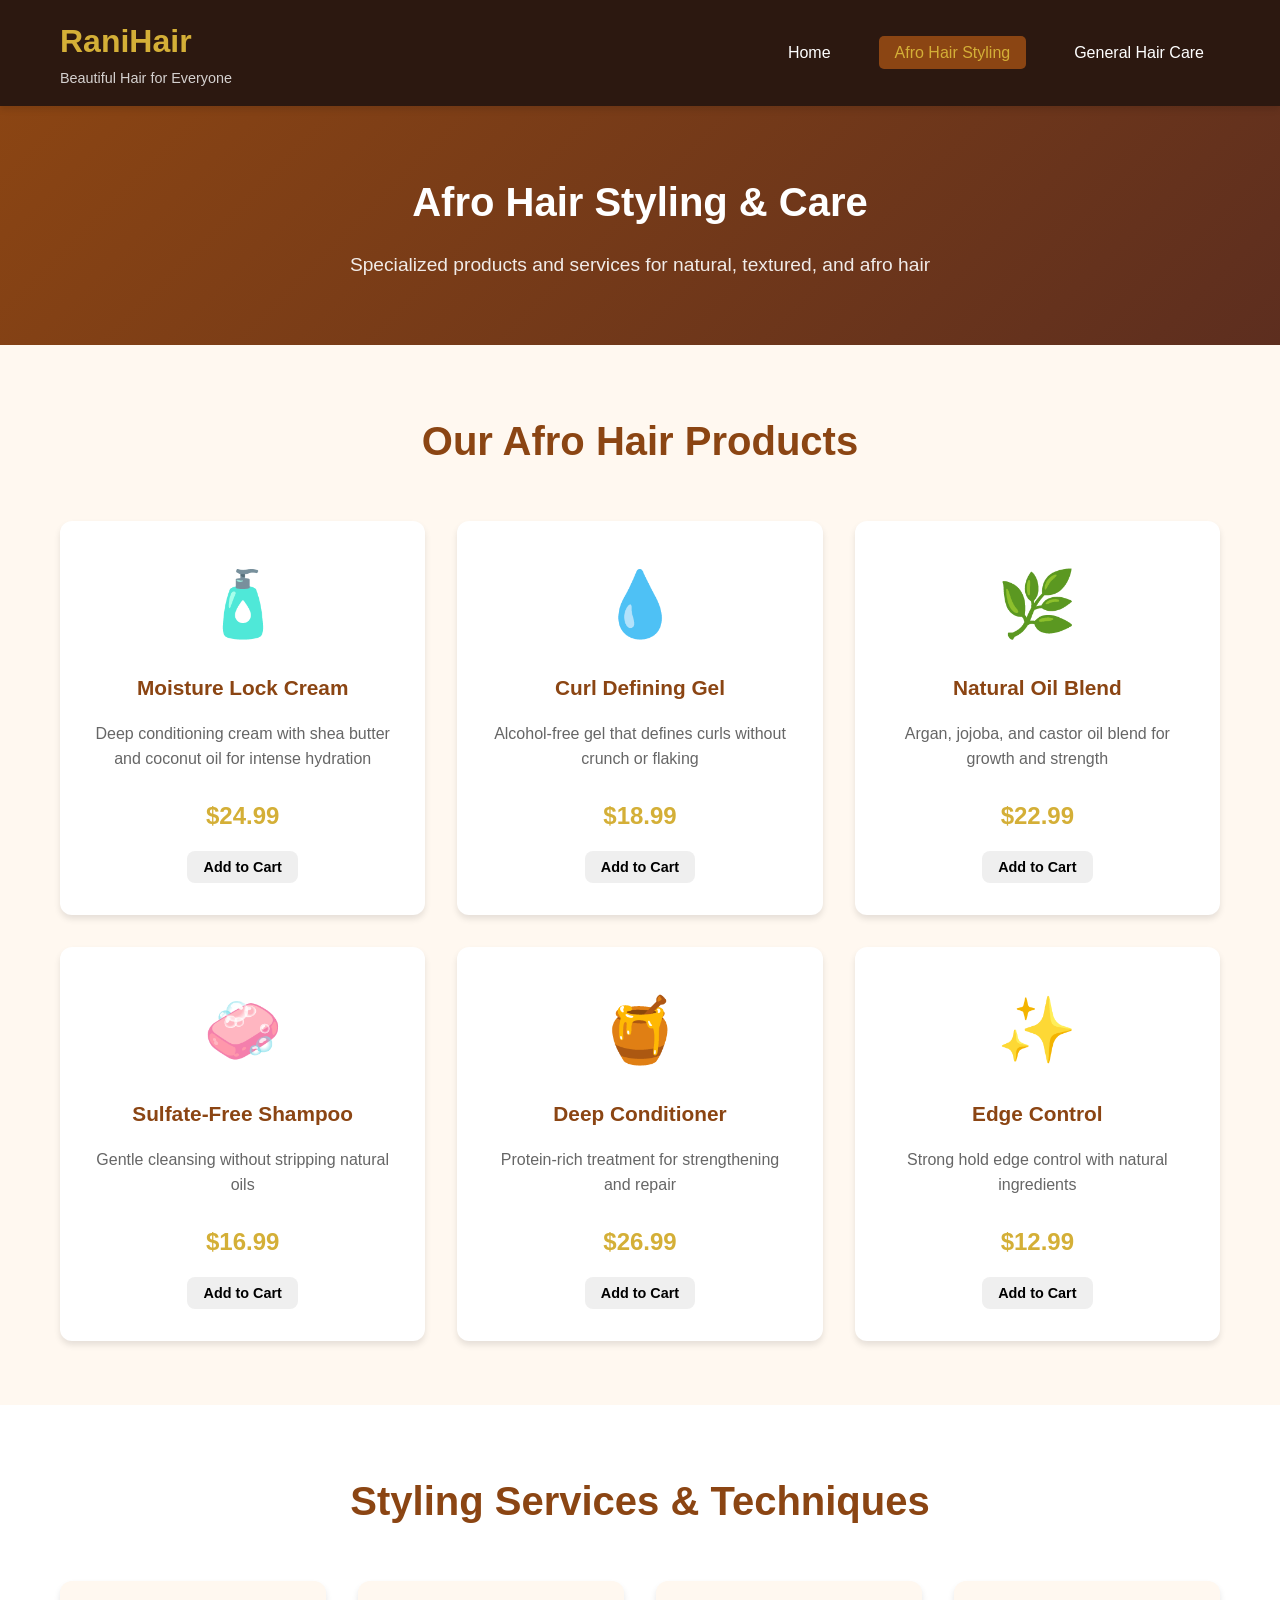
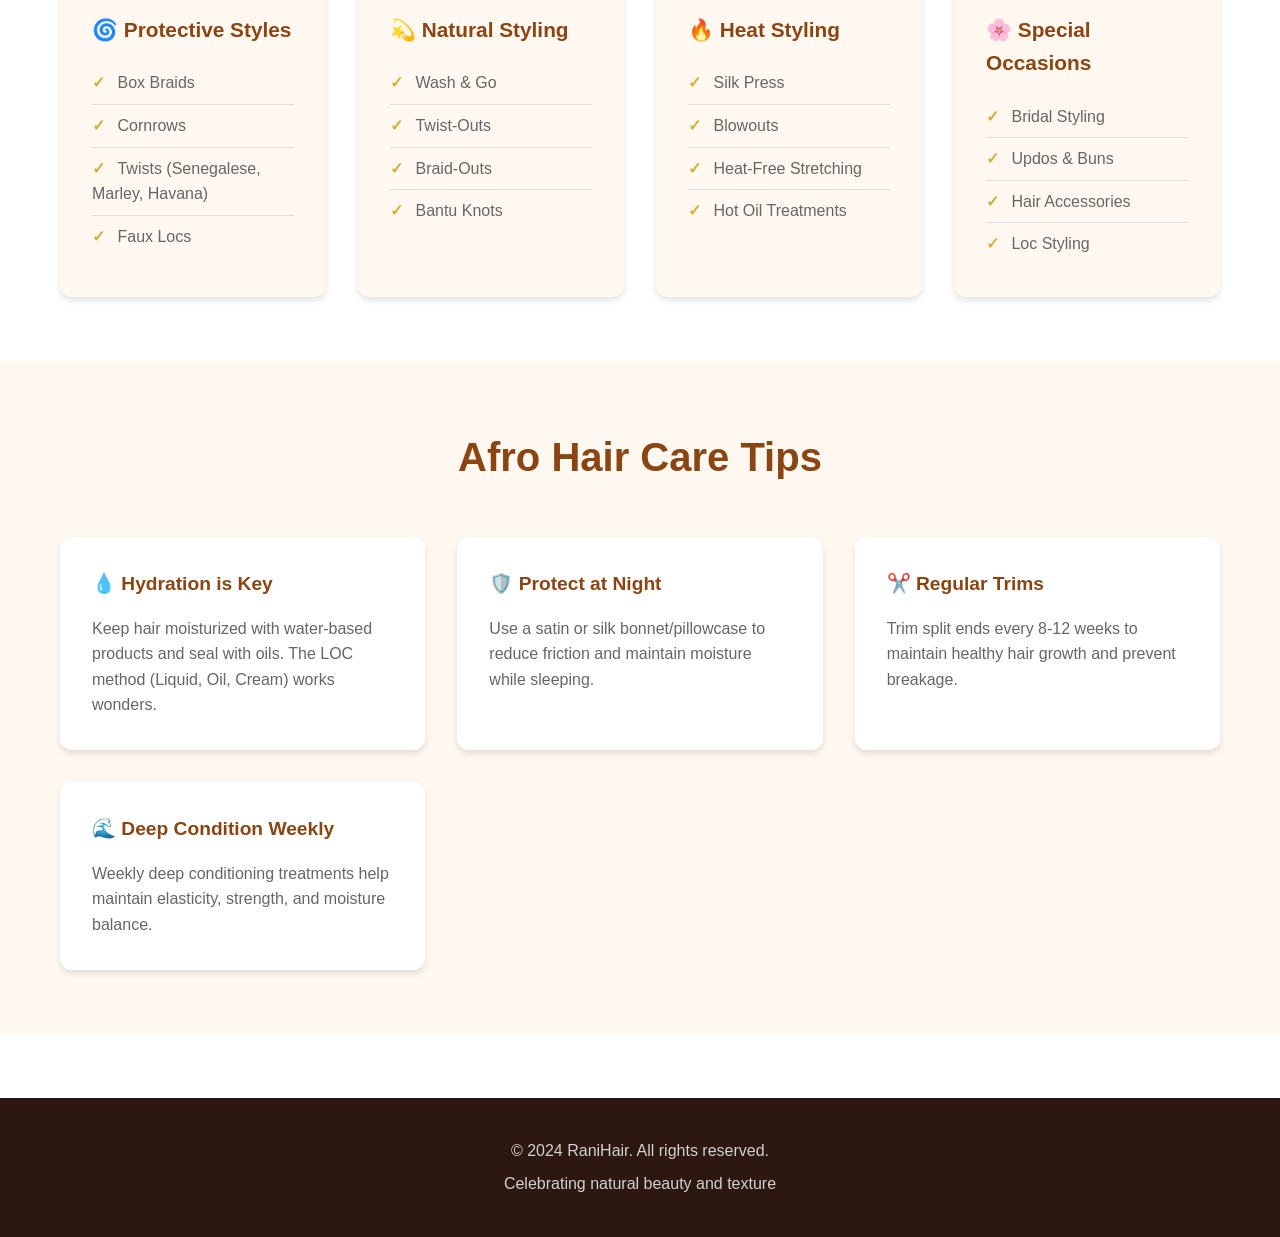
==== afro-hair.html @ 90d7b67d "Initial commit: Create RaniHair website with afro hair styling and general hair care sections - Add " ====
<!DOCTYPE html>
<html lang="en">
<head>
    <meta charset="UTF-8">
    <meta name="viewport" content="width=device-width, initial-scale=1.0">
    <title>Afro Hair Styling - RaniHair</title>
    <link rel="stylesheet" href="styles.css">
</head>
<body>
    <header>
        <nav class="navbar">
            <div class="container">
                <div class="logo">
                    <h1>RaniHair</h1>
                    <p class="tagline">Beautiful Hair for Everyone</p>
                </div>
                <ul class="nav-links">
                    <li><a href="index.html">Home</a></li>
                    <li><a href="afro-hair.html" class="active">Afro Hair Styling</a></li>
                    <li><a href="general-hair.html">General Hair Care</a></li>
                </ul>
            </div>
        </nav>
    </header>

    <main>
        <section class="page-hero afro-hero">
            <div class="container">
                <h2>Afro Hair Styling & Care</h2>
                <p>Specialized products and services for natural, textured, and afro hair</p>
            </div>
        </section>

        <section class="products">
            <div class="container">
                <h2>Our Afro Hair Products</h2>
                <div class="products-grid">
                    <div class="product-card">
                        <div class="product-image">🧴</div>
                        <h3>Moisture Lock Cream</h3>
                        <p>Deep conditioning cream with shea butter and coconut oil for intense hydration</p>
                        <span class="price">$24.99</span>
                        <button class="btn btn-small">Add to Cart</button>
                    </div>
                    <div class="product-card">
                        <div class="product-image">💧</div>
                        <h3>Curl Defining Gel</h3>
                        <p>Alcohol-free gel that defines curls without crunch or flaking</p>
                        <span class="price">$18.99</span>
                        <button class="btn btn-small">Add to Cart</button>
                    </div>
                    <div class="product-card">
                        <div class="product-image">🌿</div>
                        <h3>Natural Oil Blend</h3>
                        <p>Argan, jojoba, and castor oil blend for growth and strength</p>
                        <span class="price">$22.99</span>
                        <button class="btn btn-small">Add to Cart</button>
                    </div>
                    <div class="product-card">
                        <div class="product-image">🧼</div>
                        <h3>Sulfate-Free Shampoo</h3>
                        <p>Gentle cleansing without stripping natural oils</p>
                        <span class="price">$16.99</span>
                        <button class="btn btn-small">Add to Cart</button>
                    </div>
                    <div class="product-card">
                        <div class="product-image">🍯</div>
                        <h3>Deep Conditioner</h3>
                        <p>Protein-rich treatment for strengthening and repair</p>
                        <span class="price">$26.99</span>
                        <button class="btn btn-small">Add to Cart</button>
                    </div>
                    <div class="product-card">
                        <div class="product-image">✨</div>
                        <h3>Edge Control</h3>
                        <p>Strong hold edge control with natural ingredients</p>
                        <span class="price">$12.99</span>
                        <button class="btn btn-small">Add to Cart</button>
                    </div>
                </div>
            </div>
        </section>

        <section class="styling-services">
            <div class="container">
                <h2>Styling Services & Techniques</h2>
                <div class="services-grid">
                    <div class="service-card">
                        <h3>🌀 Protective Styles</h3>
                        <ul>
                            <li>Box Braids</li>
                            <li>Cornrows</li>
                            <li>Twists (Senegalese, Marley, Havana)</li>
                            <li>Faux Locs</li>
                        </ul>
                    </div>
                    <div class="service-card">
                        <h3>💫 Natural Styling</h3>
                        <ul>
                            <li>Wash & Go</li>
                            <li>Twist-Outs</li>
                            <li>Braid-Outs</li>
                            <li>Bantu Knots</li>
                        </ul>
                    </div>
                    <div class="service-card">
                        <h3>🔥 Heat Styling</h3>
                        <ul>
                            <li>Silk Press</li>
                            <li>Blowouts</li>
                            <li>Heat-Free Stretching</li>
                            <li>Hot Oil Treatments</li>
                        </ul>
                    </div>
                    <div class="service-card">
                        <h3>🌸 Special Occasions</h3>
                        <ul>
                            <li>Bridal Styling</li>
                            <li>Updos & Buns</li>
                            <li>Hair Accessories</li>
                            <li>Loc Styling</li>
                        </ul>
                    </div>
                </div>
            </div>
        </section>

        <section class="hair-care-tips">
            <div class="container">
                <h2>Afro Hair Care Tips</h2>
                <div class="tips-grid">
                    <div class="tip-card">
                        <h4>💧 Hydration is Key</h4>
                        <p>Keep hair moisturized with water-based products and seal with oils. The LOC method (Liquid, Oil, Cream) works wonders.</p>
                    </div>
                    <div class="tip-card">
                        <h4>🛡️ Protect at Night</h4>
                        <p>Use a satin or silk bonnet/pillowcase to reduce friction and maintain moisture while sleeping.</p>
                    </div>
                    <div class="tip-card">
                        <h4>✂️ Regular Trims</h4>
                        <p>Trim split ends every 8-12 weeks to maintain healthy hair growth and prevent breakage.</p>
                    </div>
                    <div class="tip-card">
                        <h4>🌊 Deep Condition Weekly</h4>
                        <p>Weekly deep conditioning treatments help maintain elasticity, strength, and moisture balance.</p>
                    </div>
                </div>
            </div>
        </section>
    </main>

    <footer>
        <div class="container">
            <p>&copy; 2024 RaniHair. All rights reserved.</p>
            <p>Celebrating natural beauty and texture</p>
        </div>
    </footer>

    <script src="script.js"></script>
</body>
</html>
---- styles.css ----
/* Reset and Base Styles */
* {
    margin: 0;
    padding: 0;
    box-sizing: border-box;
}

:root {
    --primary-color: #8B4513;
    --secondary-color: #D4AF37;
    --accent-color: #E6B800;
    --dark-bg: #2C1810;
    --light-bg: #FFF8F0;
    --text-dark: #333;
    --text-light: #666;
    --white: #ffffff;
    --shadow: 0 4px 6px rgba(0, 0, 0, 0.1);
    --shadow-lg: 0 10px 25px rgba(0, 0, 0, 0.15);
}

body {
    font-family: 'Segoe UI', Tahoma, Geneva, Verdana, sans-serif;
    line-height: 1.6;
    color: var(--text-dark);
    background-color: var(--white);
}

.container {
    max-width: 1200px;
    margin: 0 auto;
    padding: 0 20px;
}

/* Navigation */
.navbar {
    background-color: var(--dark-bg);
    color: var(--white);
    padding: 1rem 0;
    box-shadow: var(--shadow);
    position: sticky;
    top: 0;
    z-index: 1000;
}

.navbar .container {
    display: flex;
    justify-content: space-between;
    align-items: center;
}

.logo h1 {
    color: var(--secondary-color);
    font-size: 2rem;
    margin-bottom: 0;
}

.logo .tagline {
    color: var(--white);
    font-size: 0.9rem;
    opacity: 0.8;
}

.nav-links {
    display: flex;
    list-style: none;
    gap: 2rem;
}

.nav-links a {
    color: var(--white);
    text-decoration: none;
    padding: 0.5rem 1rem;
    border-radius: 5px;
    transition: all 0.3s ease;
}

.nav-links a:hover,
.nav-links a.active {
    background-color: var(--primary-color);
    color: var(--secondary-color);
}

/* Hero Section */
.hero {
    background: linear-gradient(135deg, var(--primary-color), var(--dark-bg));
    color: var(--white);
    padding: 6rem 2rem;
    text-align: center;
}

.hero-content h2 {
    font-size: 3rem;
    margin-bottom: 1rem;
    color: var(--secondary-color);
}

.hero-content p {
    font-size: 1.3rem;
    margin-bottom: 2rem;
    opacity: 0.9;
}

.hero-buttons {
    display: flex;
    gap: 1rem;
    justify-content: center;
    flex-wrap: wrap;
}

/* Buttons */
.btn {
    display: inline-block;
    padding: 1rem 2rem;
    border-radius: 8px;
    text-decoration: none;
    font-weight: 600;
    transition: all 0.3s ease;
    border: none;
    cursor: pointer;
    font-size: 1rem;
}

.btn-primary {
    background-color: var(--secondary-color);
    color: var(--dark-bg);
}

.btn-primary:hover {
    background-color: var(--accent-color);
    transform: translateY(-2px);
    box-shadow: var(--shadow-lg);
}

.btn-secondary {
    background-color: transparent;
    color: var(--white);
    border: 2px solid var(--secondary-color);
}

.btn-secondary:hover {
    background-color: var(--secondary-color);
    color: var(--dark-bg);
}

.btn-small {
    padding: 0.5rem 1rem;
    font-size: 0.9rem;
}

/* Features Section */
.features {
    padding: 4rem 2rem;
    background-color: var(--light-bg);
}

.features h2 {
    text-align: center;
    font-size: 2.5rem;
    margin-bottom: 3rem;
    color: var(--primary-color);
}

.features-grid {
    display: grid;
    grid-template-columns: repeat(auto-fit, minmax(300px, 1fr));
    gap: 2rem;
}

.feature-card {
    background: var(--white);
    padding: 2rem;
    border-radius: 12px;
    box-shadow: var(--shadow);
    text-align: center;
    transition: transform 0.3s ease;
}

.feature-card:hover {
    transform: translateY(-5px);
    box-shadow: var(--shadow-lg);
}

.feature-icon {
    font-size: 4rem;
    margin-bottom: 1rem;
}

.feature-card h3 {
    color: var(--primary-color);
    margin-bottom: 1rem;
    font-size: 1.5rem;
}

.feature-card p {
    color: var(--text-light);
    margin-bottom: 1rem;
}

.link {
    color: var(--primary-color);
    text-decoration: none;
    font-weight: 600;
    transition: color 0.3s ease;
}

.link:hover {
    color: var(--secondary-color);
}

/* About Section */
.about {
    padding: 4rem 2rem;
    background-color: var(--white);
}

.about h2 {
    text-align: center;
    font-size: 2.5rem;
    margin-bottom: 3rem;
    color: var(--primary-color);
}

.about-grid {
    display: grid;
    grid-template-columns: repeat(auto-fit, minmax(250px, 1fr));
    gap: 2rem;
}

.about-item {
    text-align: center;
    padding: 1.5rem;
}

.about-item h4 {
    font-size: 1.3rem;
    margin-bottom: 0.5rem;
    color: var(--primary-color);
}

/* Page Hero */
.page-hero {
    padding: 4rem 2rem;
    text-align: center;
    color: var(--white);
}

.afro-hero {
    background: linear-gradient(135deg, #8B4513, #5D2E1F);
}

.general-hero {
    background: linear-gradient(135deg, #4A90E2, #2E5B8F);
}

.page-hero h2 {
    font-size: 2.5rem;
    margin-bottom: 1rem;
}

.page-hero p {
    font-size: 1.2rem;
    opacity: 0.9;
}

/* Products Section */
.products {
    padding: 4rem 2rem;
    background-color: var(--light-bg);
}

.products h2 {
    text-align: center;
    font-size: 2.5rem;
    margin-bottom: 3rem;
    color: var(--primary-color);
}

.products-grid {
    display: grid;
    grid-template-columns: repeat(auto-fit, minmax(280px, 1fr));
    gap: 2rem;
}

.product-card {
    background: var(--white);
    padding: 2rem;
    border-radius: 12px;
    box-shadow: var(--shadow);
    text-align: center;
    transition: transform 0.3s ease;
}

.product-card:hover {
    transform: translateY(-5px);
    box-shadow: var(--shadow-lg);
}

.product-image {
    font-size: 4rem;
    margin-bottom: 1rem;
}

.product-card h3 {
    color: var(--primary-color);
    margin-bottom: 1rem;
    font-size: 1.3rem;
}

.product-card p {
    color: var(--text-light);
    margin-bottom: 1rem;
    min-height: 60px;
}

.price {
    display: block;
    font-size: 1.5rem;
    font-weight: 700;
    color: var(--secondary-color);
    margin-bottom: 1rem;
}

/* Styling Services */
.styling-services {
    padding: 4rem 2rem;
    background-color: var(--white);
}

.styling-services h2 {
    text-align: center;
    font-size: 2.5rem;
    margin-bottom: 3rem;
    color: var(--primary-color);
}

.services-grid {
    display: grid;
    grid-template-columns: repeat(auto-fit, minmax(250px, 1fr));
    gap: 2rem;
}

.service-card {
    background: var(--light-bg);
    padding: 2rem;
    border-radius: 12px;
    box-shadow: var(--shadow);
}

.service-card h3 {
    color: var(--primary-color);
    margin-bottom: 1rem;
    font-size: 1.3rem;
}

.service-card ul {
    list-style: none;
}

.service-card li {
    padding: 0.5rem 0;
    color: var(--text-light);
    border-bottom: 1px solid #ddd;
}

.service-card li:last-child {
    border-bottom: none;
}

.service-card li::before {
    content: "✓ ";
    color: var(--secondary-color);
    font-weight: bold;
    margin-right: 0.5rem;
}

/* Hair Care Tips */
.hair-care-tips {
    padding: 4rem 2rem;
    background-color: var(--light-bg);
}

.hair-care-tips h2 {
    text-align: center;
    font-size: 2.5rem;
    margin-bottom: 3rem;
    color: var(--primary-color);
}

.tips-grid {
    display: grid;
    grid-template-columns: repeat(auto-fit, minmax(280px, 1fr));
    gap: 2rem;
}

.tip-card {
    background: var(--white);
    padding: 2rem;
    border-radius: 12px;
    box-shadow: var(--shadow);
}

.tip-card h4 {
    color: var(--primary-color);
    margin-bottom: 1rem;
    font-size: 1.2rem;
}

.tip-card p {
    color: var(--text-light);
}

/* Hair Types Section */
.hair-types {
    padding: 4rem 2rem;
    background-color: var(--white);
}

.hair-types h2 {
    text-align: center;
    font-size: 2.5rem;
    margin-bottom: 3rem;
    color: var(--primary-color);
}

.hair-types-grid {
    display: grid;
    grid-template-columns: repeat(auto-fit, minmax(250px, 1fr));
    gap: 2rem;
}

.hair-type-card {
    background: var(--light-bg);
    padding: 2rem;
    border-radius: 12px;
    box-shadow: var(--shadow);
}

.hair-type-card h3 {
    color: var(--primary-color);
    margin-bottom: 0.5rem;
    font-size: 1.5rem;
}

.hair-type-card > p {
    color: var(--text-light);
    margin-bottom: 1rem;
    font-style: italic;
}

.hair-type-card ul {
    list-style: none;
}

.hair-type-card li {
    padding: 0.3rem 0;
    color: var(--text-dark);
}

.hair-type-card li::before {
    content: "• ";
    color: var(--secondary-color);
    font-weight: bold;
    margin-right: 0.5rem;
}

/* Hair Concerns */
.hair-concerns {
    padding: 4rem 2rem;
    background-color: var(--light-bg);
}

.hair-concerns h2 {
    text-align: center;
    font-size: 2.5rem;
    margin-bottom: 3rem;
    color: var(--primary-color);
}

.concerns-grid {
    display: grid;
    grid-template-columns: repeat(auto-fit, minmax(280px, 1fr));
    gap: 2rem;
}

.concern-card {
    background: var(--white);
    padding: 2rem;
    border-radius: 12px;
    box-shadow: var(--shadow);
}

.concern-card h3 {
    color: var(--primary-color);
    margin-bottom: 1rem;
    font-size: 1.3rem;
}

.concern-card p {
    margin-bottom: 0.5rem;
    color: var(--text-dark);
}

.concern-card ul {
    list-style: none;
    margin-top: 0.5rem;
}

.concern-card li {
    padding: 0.3rem 0;
    color: var(--text-light);
}

.concern-card li::before {
    content: "→ ";
    color: var(--secondary-color);
    margin-right: 0.5rem;
}

/* Hair Care Routine */
.hair-care-routine {
    padding: 4rem 2rem;
    background-color: var(--white);
}

.hair-care-routine h2 {
    text-align: center;
    font-size: 2.5rem;
    margin-bottom: 3rem;
    color: var(--primary-color);
}

.routine-steps {
    display: grid;
    grid-template-columns: repeat(auto-fit, minmax(200px, 1fr));
    gap: 2rem;
}

.routine-step {
    text-align: center;
    padding: 1.5rem;
}

.step-number {
    width: 60px;
    height: 60px;
    background-color: var(--secondary-color);
    color: var(--dark-bg);
    font-size: 1.5rem;
    font-weight: bold;
    border-radius: 50%;
    display: flex;
    align-items: center;
    justify-content: center;
    margin: 0 auto 1rem;
}

.routine-step h4 {
    color: var(--primary-color);
    margin-bottom: 0.5rem;
    font-size: 1.2rem;
}

.routine-step p {
    color: var(--text-light);
}

/* Footer */
footer {
    background-color: var(--dark-bg);
    color: var(--white);
    text-align: center;
    padding: 2rem;
    margin-top: 4rem;
}

footer p {
    margin: 0.5rem 0;
    opacity: 0.8;
}

/* Responsive Design */
@media (max-width: 768px) {
    .navbar .container {
        flex-direction: column;
        gap: 1rem;
    }

    .nav-links {
        flex-direction: column;
        gap: 0.5rem;
        text-align: center;
    }

    .hero-content h2 {
        font-size: 2rem;
    }

    .hero-content p {
        font-size: 1rem;
    }

    .hero-buttons {
        flex-direction: column;
    }

    .features-grid,
    .products-grid,
    .services-grid,
    .tips-grid,
    .hair-types-grid,
    .concerns-grid,
    .routine-steps {
        grid-template-columns: 1fr;
    }

    .page-hero h2 {
        font-size: 2rem;
    }
}

@media (max-width: 480px) {
    .logo h1 {
        font-size: 1.5rem;
    }

    .hero {
        padding: 3rem 1rem;
    }

    .features,
    .products,
    .styling-services,
    .hair-care-tips,
    .hair-types,
    .hair-concerns,
    .hair-care-routine {
        padding: 2rem 1rem;
    }
}
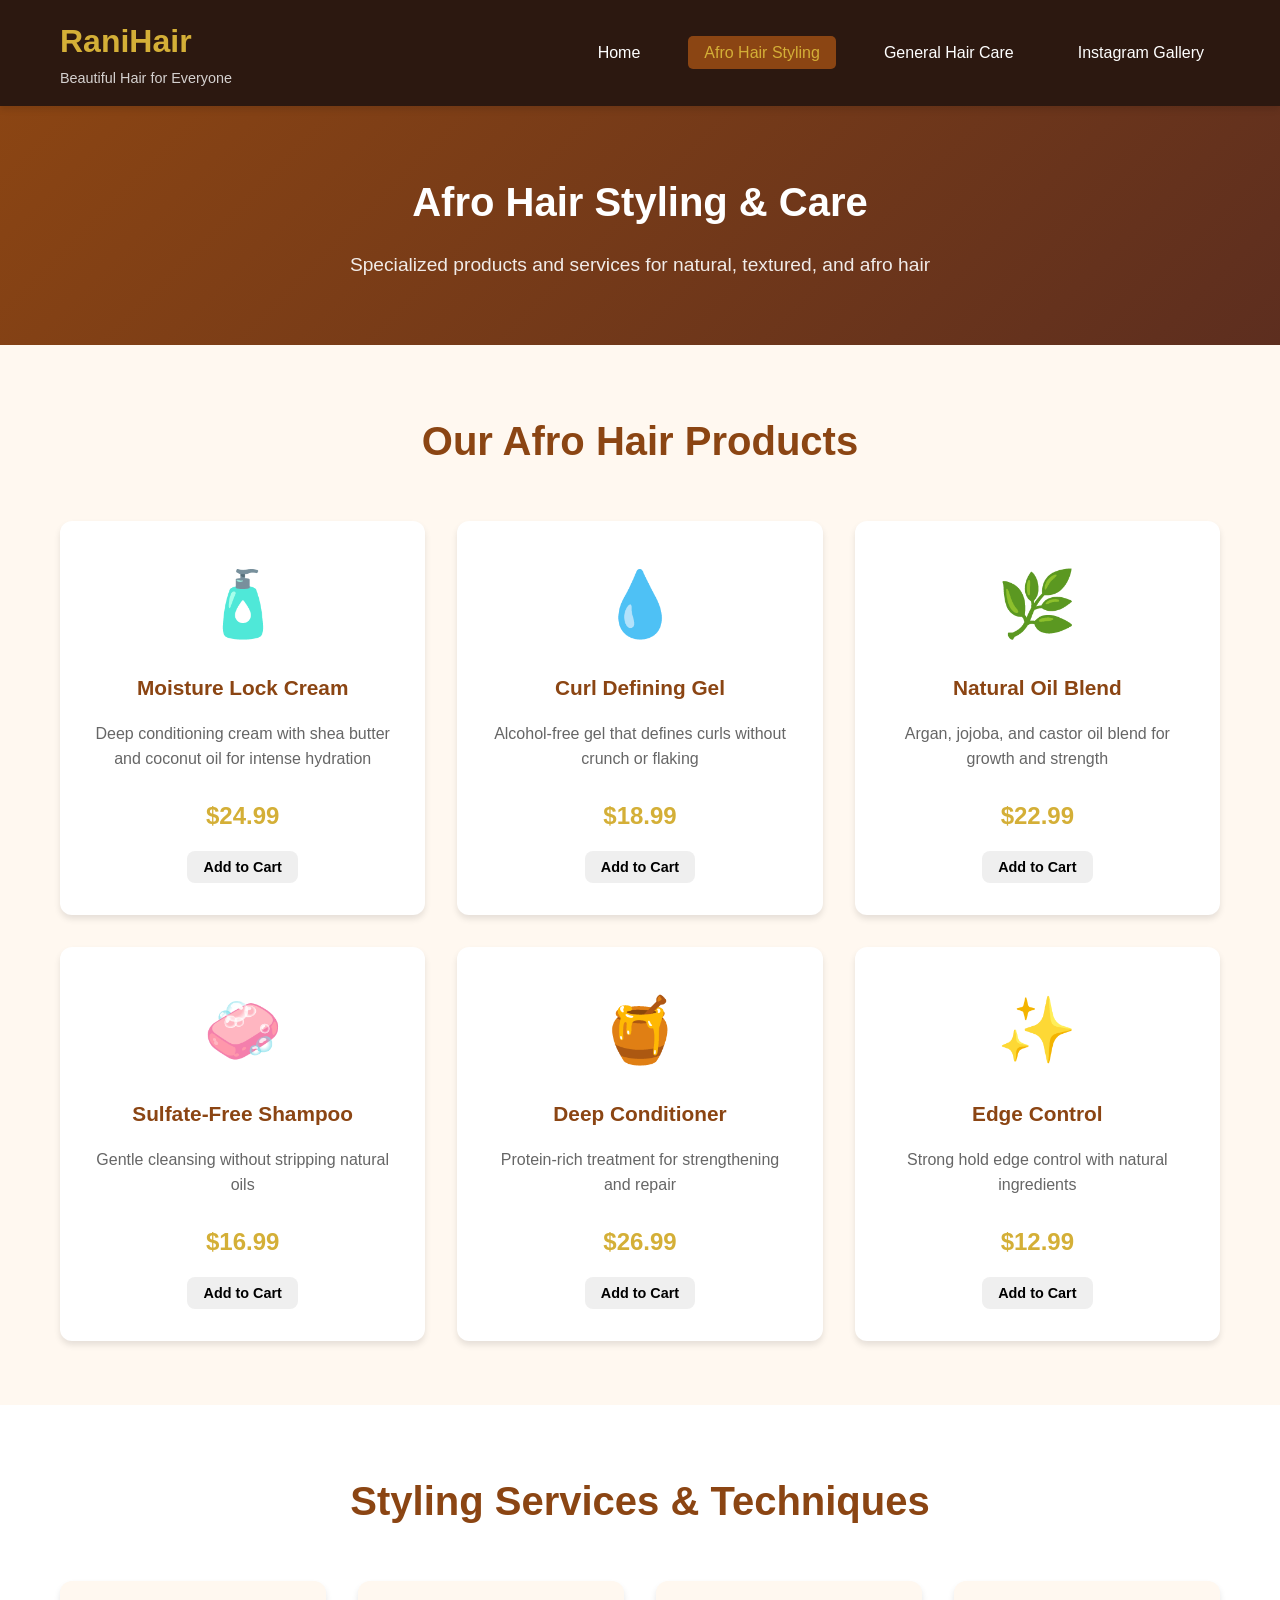
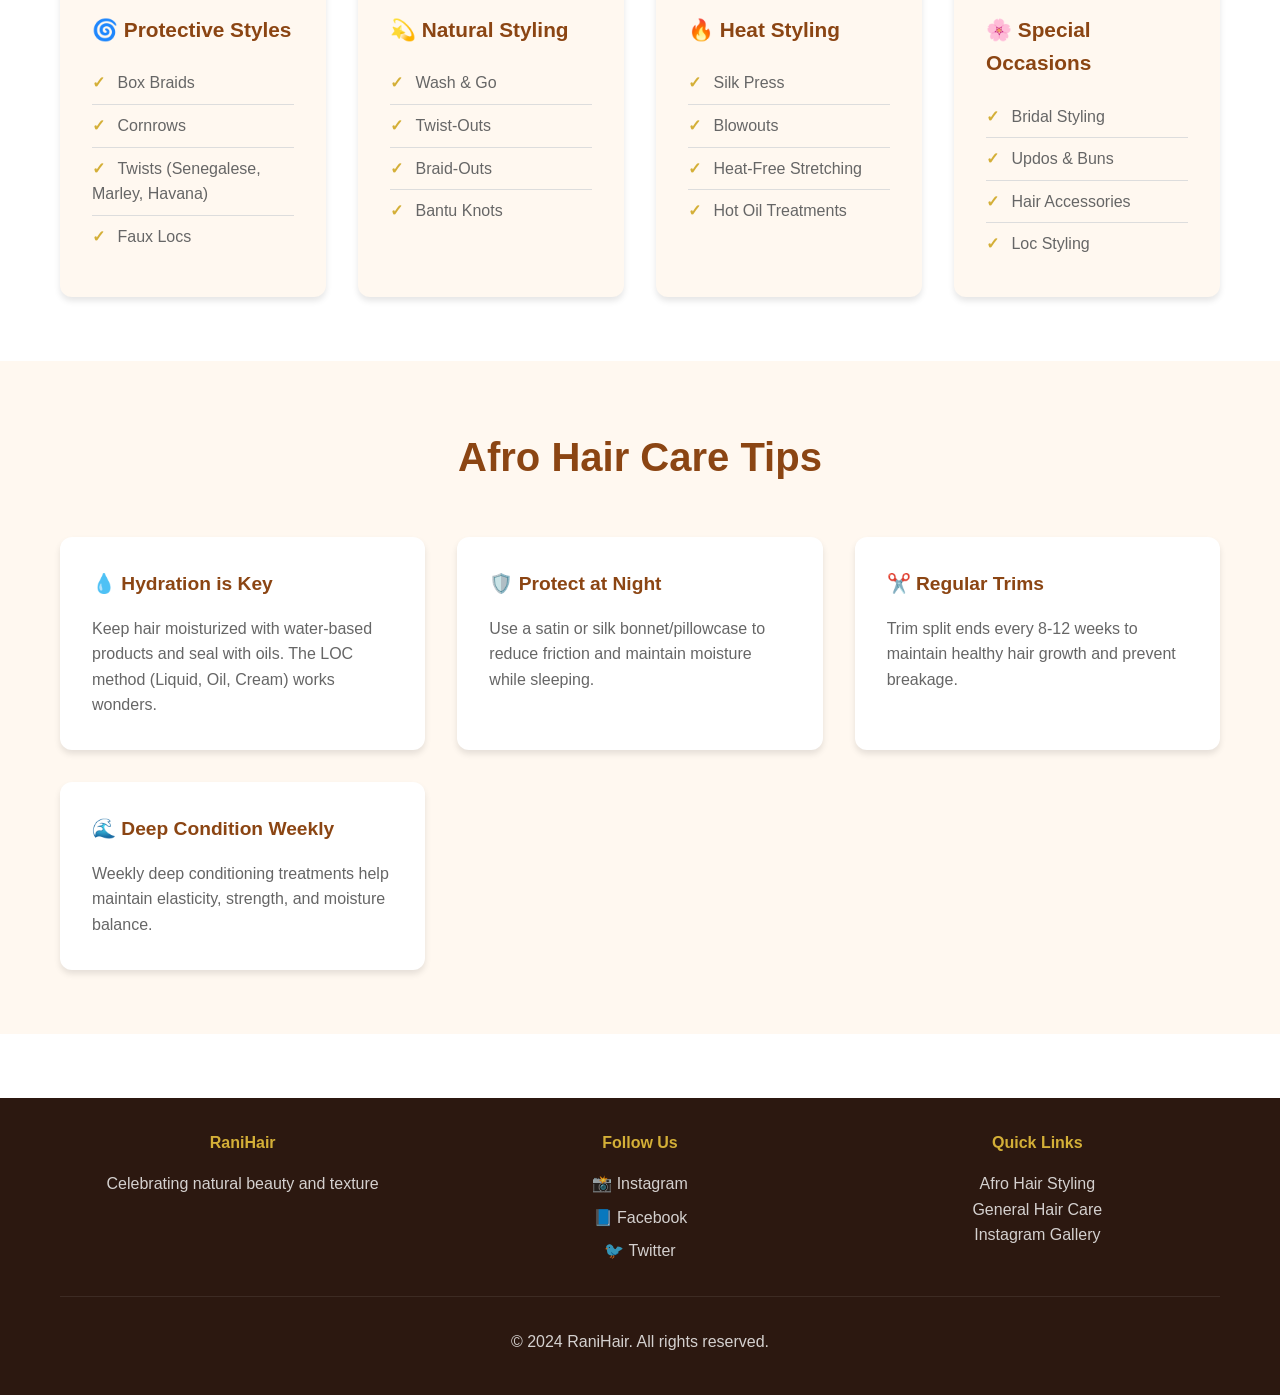
==== commit c73f27fc: "Add Instagram integration features for easy content sharing Features added: - Instagram gallery page" ====
--- a/afro-hair.html
+++ b/afro-hair.html
@@ -18,6 +18,7 @@
                     <li><a href="index.html">Home</a></li>
                     <li><a href="afro-hair.html" class="active">Afro Hair Styling</a></li>
                     <li><a href="general-hair.html">General Hair Care</a></li>
+                    <li><a href="gallery.html">Instagram Gallery</a></li>
                 </ul>
             </div>
         </nav>
@@ -152,11 +153,31 @@
 
     <footer>
         <div class="container">
-            <p>&copy; 2024 RaniHair. All rights reserved.</p>
-            <p>Celebrating natural beauty and texture</p>
+            <div class="footer-content">
+                <div class="footer-section">
+                    <h4>RaniHair</h4>
+                    <p>Celebrating natural beauty and texture</p>
+                </div>
+                <div class="footer-section">
+                    <h4>Follow Us</h4>
+                    <div class="social-links">
+                        <a href="https://instagram.com/ranihair" target="_blank" class="social-icon">📸 Instagram</a>
+                        <a href="https://facebook.com/ranihair" target="_blank" class="social-icon">📘 Facebook</a>
+                        <a href="https://twitter.com/ranihair" target="_blank" class="social-icon">🐦 Twitter</a>
+                    </div>
+                </div>
+                <div class="footer-section">
+                    <h4>Quick Links</h4>
+                    <a href="afro-hair.html">Afro Hair Styling</a><br>
+                    <a href="general-hair.html">General Hair Care</a><br>
+                    <a href="gallery.html">Instagram Gallery</a>
+                </div>
+            </div>
+            <p class="copyright">&copy; 2024 RaniHair. All rights reserved.</p>
         </div>
     </footer>
 
     <script src="script.js"></script>
+    <script src="instagram.js"></script>
 </body>
 </html>
--- a/styles.css
+++ b/styles.css
@@ -637,3 +637,523 @@
         padding: 2rem 1rem;
     }
 }
+
+/* Instagram Integration Styles */
+
+/* Instagram Section */
+.instagram-section {
+    padding: 4rem 2rem;
+    background: linear-gradient(135deg, #f9f9f9, #fff);
+    text-align: center;
+}
+
+.instagram-section h2 {
+    font-size: 2.5rem;
+    color: var(--primary-color);
+    margin-bottom: 0.5rem;
+}
+
+.instagram-subtitle {
+    color: var(--text-light);
+    font-size: 1.1rem;
+    margin-bottom: 2rem;
+}
+
+.instagram-handle {
+    margin-bottom: 2rem;
+}
+
+.instagram-link {
+    display: inline-flex;
+    align-items: center;
+    gap: 0.5rem;
+    font-size: 1.5rem;
+    color: #E1306C;
+    text-decoration: none;
+    padding: 1rem 2rem;
+    background: white;
+    border-radius: 50px;
+    box-shadow: var(--shadow);
+    transition: all 0.3s ease;
+}
+
+.instagram-link:hover {
+    transform: translateY(-3px);
+    box-shadow: var(--shadow-lg);
+    background: linear-gradient(135deg, #f09433 0%, #e6683c 25%, #dc2743 50%, #cc2366 75%, #bc1888 100%);
+    color: white;
+}
+
+.instagram-icon {
+    font-size: 2rem;
+}
+
+/* Instagram Feed */
+.instagram-feed {
+    margin: 2rem 0;
+    min-height: 200px;
+}
+
+.instagram-placeholder {
+    padding: 3rem;
+    background: white;
+    border-radius: 12px;
+    box-shadow: var(--shadow);
+}
+
+.instagram-placeholder p {
+    color: var(--text-light);
+    margin: 0.5rem 0;
+}
+
+.instagram-cta {
+    margin-top: 1rem;
+}
+
+.instagram-cta a {
+    color: var(--primary-color);
+    font-weight: 600;
+}
+
+.instagram-preview-grid {
+    display: grid;
+    grid-template-columns: repeat(auto-fit, minmax(150px, 1fr));
+    gap: 1rem;
+    margin-bottom: 2rem;
+}
+
+.instagram-preview-item {
+    background: white;
+    border-radius: 12px;
+    padding: 2rem;
+    box-shadow: var(--shadow);
+    transition: transform 0.3s ease;
+}
+
+.instagram-preview-item:hover {
+    transform: scale(1.05);
+}
+
+.instagram-preview-item a {
+    text-decoration: none;
+    color: var(--text-dark);
+    display: flex;
+    flex-direction: column;
+    align-items: center;
+    gap: 0.5rem;
+}
+
+.preview-icon {
+    font-size: 3rem;
+}
+
+.view-all-link {
+    display: inline-block;
+    color: var(--primary-color);
+    font-weight: 600;
+    text-decoration: none;
+    padding: 0.75rem 1.5rem;
+    border: 2px solid var(--primary-color);
+    border-radius: 8px;
+    transition: all 0.3s ease;
+}
+
+.view-all-link:hover {
+    background: var(--primary-color);
+    color: white;
+}
+
+/* Social Share */
+.social-share {
+    margin-top: 3rem;
+    padding: 2rem;
+    background: white;
+    border-radius: 12px;
+    box-shadow: var(--shadow);
+}
+
+.social-share h3 {
+    color: var(--primary-color);
+    margin-bottom: 1rem;
+}
+
+.share-buttons {
+    display: flex;
+    gap: 1rem;
+    justify-content: center;
+    flex-wrap: wrap;
+}
+
+.share-btn {
+    padding: 0.75rem 1.5rem;
+    border: none;
+    border-radius: 8px;
+    font-size: 1rem;
+    font-weight: 600;
+    cursor: pointer;
+    transition: all 0.3s ease;
+}
+
+.instagram-share {
+    background: linear-gradient(135deg, #f09433 0%, #e6683c 25%, #dc2743 50%, #cc2366 75%, #bc1888 100%);
+    color: white;
+}
+
+.instagram-share:hover {
+    transform: translateY(-2px);
+    box-shadow: var(--shadow-lg);
+}
+
+.copy-link {
+    background: var(--primary-color);
+    color: white;
+}
+
+.copy-link:hover {
+    background: var(--dark-bg);
+}
+
+/* Gallery Page Hero */
+.gallery-hero {
+    background: linear-gradient(135deg, #f09433 0%, #e6683c 25%, #dc2743 50%, #cc2366 75%, #bc1888 100%);
+}
+
+/* Gallery Tools */
+.gallery-tools {
+    padding: 4rem 2rem;
+    background: var(--light-bg);
+}
+
+.gallery-tools h2 {
+    text-align: center;
+    font-size: 2.5rem;
+    color: var(--primary-color);
+    margin-bottom: 2rem;
+}
+
+.tools-grid {
+    display: grid;
+    grid-template-columns: repeat(auto-fit, minmax(300px, 1fr));
+    gap: 2rem;
+}
+
+.tool-card {
+    background: white;
+    padding: 2rem;
+    border-radius: 12px;
+    box-shadow: var(--shadow);
+}
+
+.tool-card h3 {
+    color: var(--primary-color);
+    margin-bottom: 1rem;
+    font-size: 1.3rem;
+}
+
+.tool-card p {
+    color: var(--text-light);
+    margin-bottom: 1rem;
+}
+
+.instagram-input,
+.embed-textarea {
+    width: 100%;
+    padding: 0.75rem;
+    border: 2px solid #ddd;
+    border-radius: 8px;
+    font-size: 1rem;
+    margin-bottom: 1rem;
+    font-family: inherit;
+}
+
+.instagram-input:focus,
+.embed-textarea:focus {
+    outline: none;
+    border-color: var(--primary-color);
+}
+
+.output-box {
+    margin-top: 1rem;
+    padding: 1rem;
+    background: var(--light-bg);
+    border-radius: 8px;
+    min-height: 50px;
+}
+
+/* Instagram Guide */
+.instagram-guide {
+    padding: 4rem 2rem;
+    background: white;
+}
+
+.instagram-guide h2 {
+    text-align: center;
+    font-size: 2.5rem;
+    color: var(--primary-color);
+    margin-bottom: 3rem;
+}
+
+.guide-steps {
+    display: grid;
+    grid-template-columns: repeat(auto-fit, minmax(200px, 1fr));
+    gap: 2rem;
+}
+
+.guide-step {
+    text-align: center;
+    padding: 1.5rem;
+}
+
+/* Instagram Gallery Grid */
+.instagram-gallery-section {
+    padding: 4rem 2rem;
+    background: var(--light-bg);
+}
+
+.instagram-gallery-section h2 {
+    text-align: center;
+    font-size: 2.5rem;
+    color: var(--primary-color);
+    margin-bottom: 1rem;
+}
+
+.gallery-controls {
+    text-align: center;
+    margin-bottom: 2rem;
+    display: flex;
+    gap: 1rem;
+    justify-content: center;
+}
+
+.instagram-gallery-grid {
+    display: grid;
+    grid-template-columns: repeat(auto-fill, minmax(300px, 1fr));
+    gap: 2rem;
+}
+
+.gallery-placeholder {
+    grid-column: 1 / -1;
+    text-align: center;
+    padding: 4rem 2rem;
+    background: white;
+    border-radius: 12px;
+    box-shadow: var(--shadow);
+}
+
+.gallery-placeholder h3 {
+    color: var(--primary-color);
+    margin-bottom: 1rem;
+}
+
+.placeholder-tip {
+    color: var(--text-light);
+    font-style: italic;
+    margin-top: 1rem;
+}
+
+.instagram-post-card {
+    background: white;
+    border-radius: 12px;
+    overflow: hidden;
+    box-shadow: var(--shadow);
+    transition: transform 0.3s ease;
+}
+
+.instagram-post-card:hover {
+    transform: translateY(-5px);
+    box-shadow: var(--shadow-lg);
+}
+
+.post-preview {
+    padding: 3rem;
+    text-align: center;
+    background: var(--light-bg);
+}
+
+.post-preview a {
+    text-decoration: none;
+    color: var(--text-dark);
+}
+
+.post-icon {
+    font-size: 4rem;
+    margin-bottom: 1rem;
+}
+
+.post-actions {
+    padding: 1rem;
+    display: flex;
+    gap: 0.5rem;
+    justify-content: center;
+    border-top: 1px solid #eee;
+}
+
+.action-btn-small {
+    padding: 0.5rem 1rem;
+    border: none;
+    border-radius: 6px;
+    background: var(--primary-color);
+    color: white;
+    cursor: pointer;
+    font-size: 0.9rem;
+    transition: all 0.3s ease;
+}
+
+.action-btn-small:hover {
+    background: var(--dark-bg);
+}
+
+.post-caption {
+    padding: 1rem;
+    color: var(--text-light);
+    font-size: 0.9rem;
+    border-top: 1px solid #eee;
+}
+
+/* Instagram Tips */
+.instagram-tips {
+    padding: 4rem 2rem;
+    background: white;
+}
+
+.instagram-tips h2 {
+    text-align: center;
+    font-size: 2.5rem;
+    color: var(--primary-color);
+    margin-bottom: 3rem;
+}
+
+/* Quick Actions */
+.quick-actions {
+    padding: 4rem 2rem;
+    background: var(--light-bg);
+}
+
+.quick-actions h2 {
+    text-align: center;
+    font-size: 2.5rem;
+    color: var(--primary-color);
+    margin-bottom: 2rem;
+}
+
+.quick-actions-grid {
+    display: grid;
+    grid-template-columns: repeat(auto-fit, minmax(250px, 1fr));
+    gap: 1rem;
+    max-width: 900px;
+    margin: 0 auto;
+}
+
+.action-btn {
+    padding: 1.5rem;
+    border: 2px solid var(--primary-color);
+    border-radius: 12px;
+    background: white;
+    color: var(--primary-color);
+    font-size: 1rem;
+    font-weight: 600;
+    cursor: pointer;
+    transition: all 0.3s ease;
+}
+
+.action-btn:hover {
+    background: var(--primary-color);
+    color: white;
+    transform: translateY(-3px);
+    box-shadow: var(--shadow-lg);
+}
+
+/* Share Link Result */
+.share-link-result {
+    text-align: left;
+}
+
+.share-link-input {
+    width: 100%;
+    padding: 0.75rem;
+    border: 2px solid var(--primary-color);
+    border-radius: 8px;
+    margin: 0.5rem 0;
+    font-size: 0.9rem;
+}
+
+.share-instructions {
+    font-size: 0.85rem;
+    color: var(--text-light);
+    margin-top: 0.5rem;
+}
+
+/* Footer Updates */
+.footer-content {
+    display: grid;
+    grid-template-columns: repeat(auto-fit, minmax(200px, 1fr));
+    gap: 2rem;
+    margin-bottom: 2rem;
+}
+
+.footer-section h4 {
+    color: var(--secondary-color);
+    margin-bottom: 1rem;
+}
+
+.footer-section a {
+    color: var(--white);
+    text-decoration: none;
+    opacity: 0.8;
+    transition: opacity 0.3s ease;
+}
+
+.footer-section a:hover {
+    opacity: 1;
+}
+
+.social-links {
+    display: flex;
+    flex-direction: column;
+    gap: 0.5rem;
+}
+
+.social-icon {
+    display: inline-block;
+}
+
+.copyright {
+    text-align: center;
+    padding-top: 2rem;
+    border-top: 1px solid rgba(255, 255, 255, 0.1);
+}
+
+/* Responsive Instagram Styles */
+@media (max-width: 768px) {
+    .instagram-section h2 {
+        font-size: 2rem;
+    }
+
+    .instagram-link {
+        font-size: 1.2rem;
+        padding: 0.75rem 1.5rem;
+    }
+
+    .share-buttons {
+        flex-direction: column;
+    }
+
+    .tools-grid,
+    .guide-steps,
+    .quick-actions-grid {
+        grid-template-columns: 1fr;
+    }
+
+    .instagram-gallery-grid {
+        grid-template-columns: 1fr;
+    }
+
+    .footer-content {
+        grid-template-columns: 1fr;
+        text-align: center;
+    }
+
+    .social-links {
+        align-items: center;
+    }
+}
